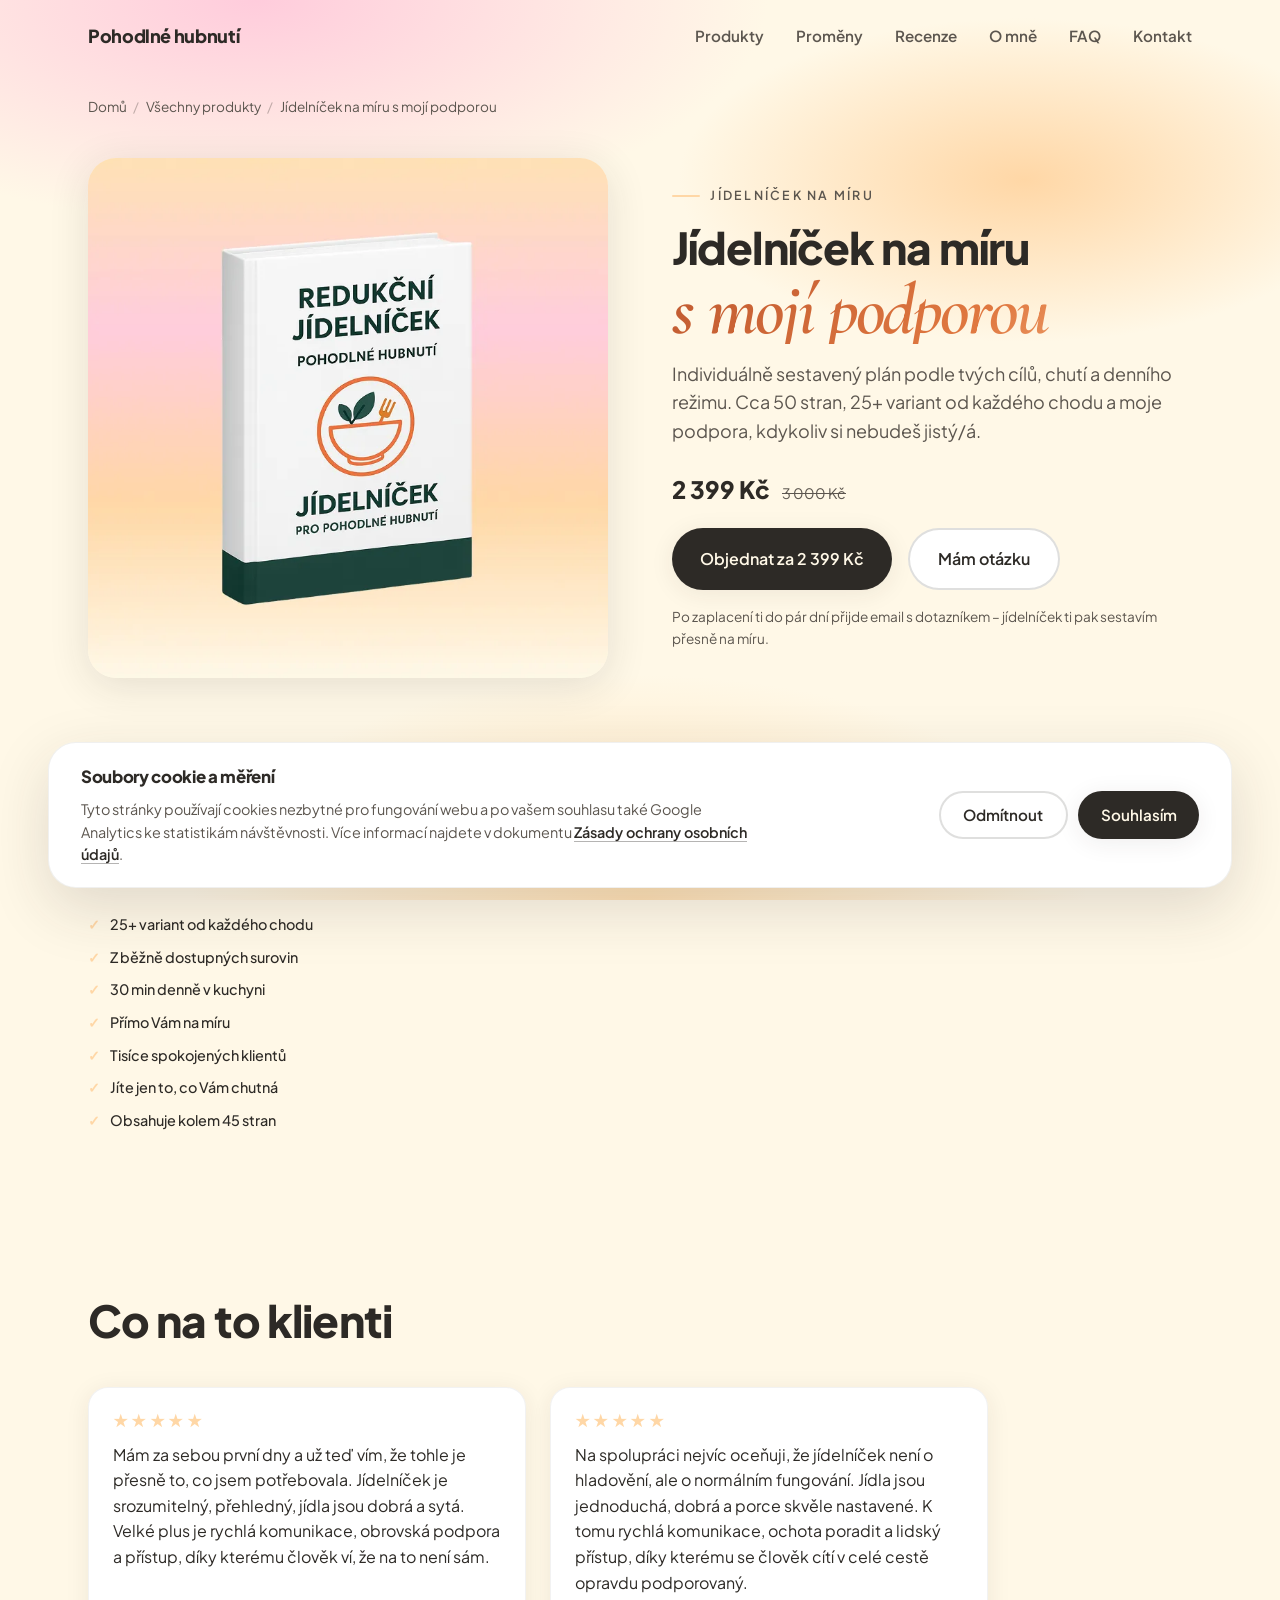
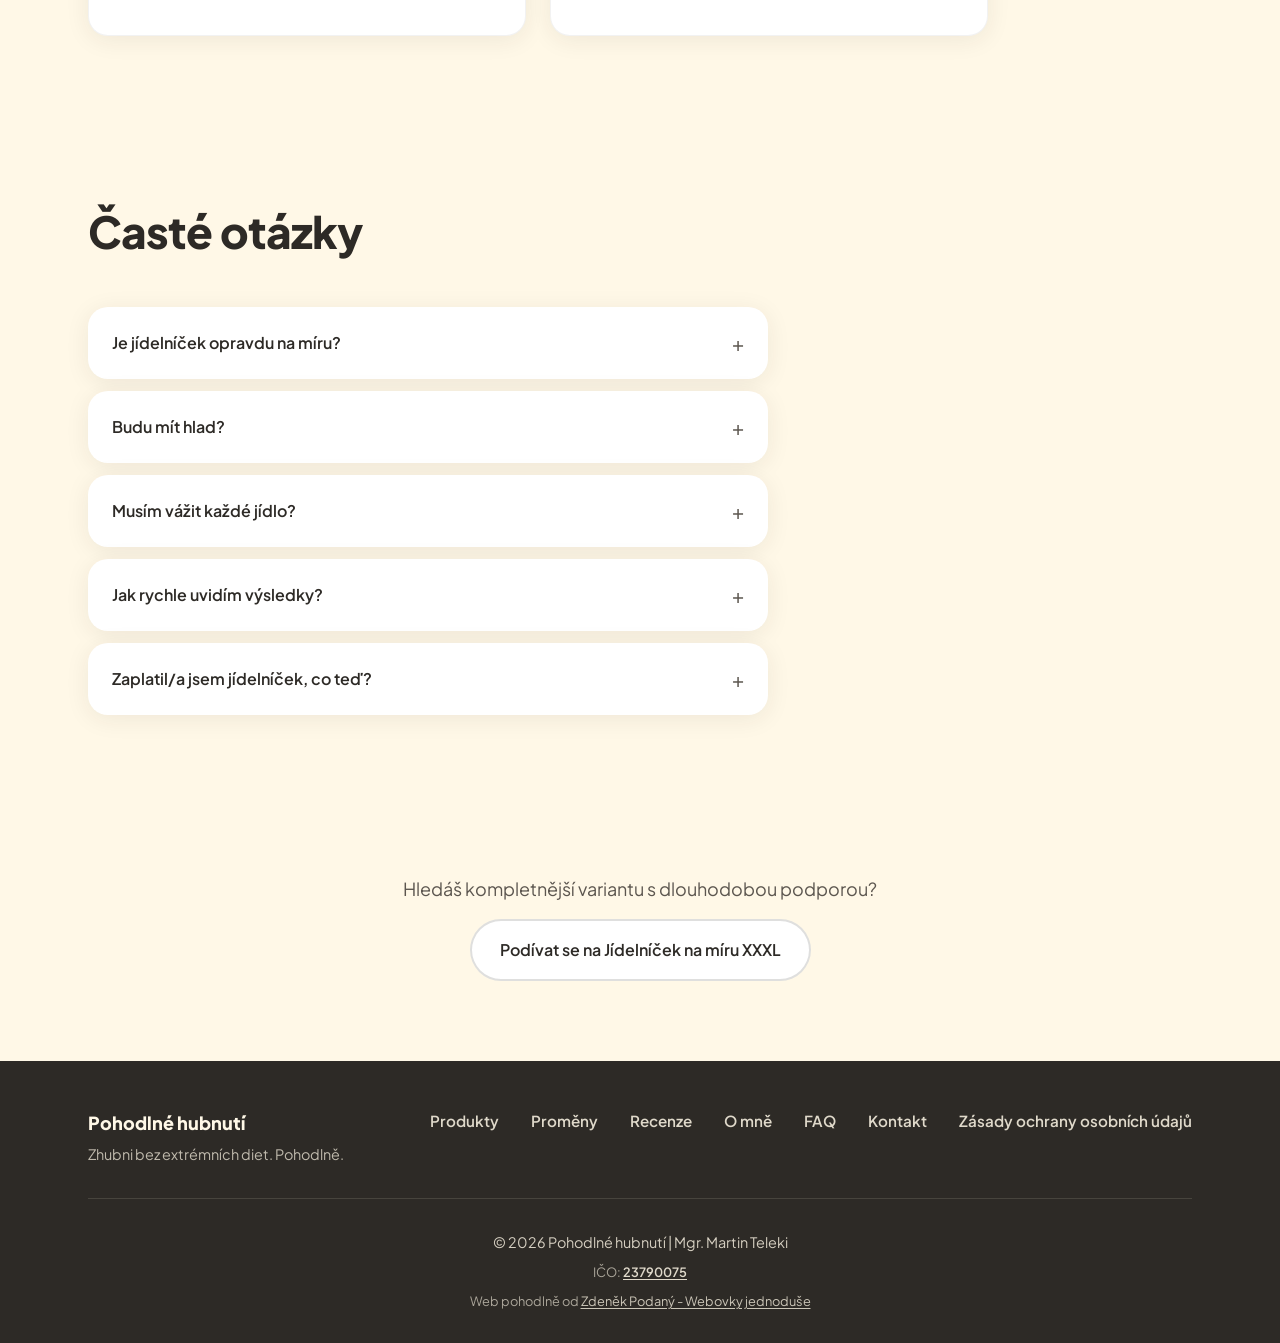
==== jidelnicek-na-miru-s-podporou.html @ c2c53f7c "add separate pages for two products" ====
<!DOCTYPE html>
<html lang="cs">
<head>
  <meta charset="UTF-8">
  <meta name="viewport" content="width=device-width, initial-scale=1.0">

  <!-- Google Consent Mode: výchozí zamítnuto; po „Souhlasím“ nebo uloženém souhlasu → granted (viz script.js) -->
  <script>
    window.dataLayer = window.dataLayer || [];
    function gtag(){dataLayer.push(arguments);}
    gtag('consent', 'default', {
      'ad_storage': 'denied',
      'ad_user_data': 'denied',
      'ad_personalization': 'denied',
      'analytics_storage': 'denied',
      'wait_for_update': 500
    });
    try {
      if (localStorage.getItem('ph_cookie_consent') === 'accepted') {
        gtag('consent', 'update', { 'analytics_storage': 'granted' });
      }
    } catch (e) {}
  </script>
  <!-- Google tag (gtag.js) -->
  <script async src="https://www.googletagmanager.com/gtag/js?id=G-ERQJ6RY77D"></script>
  <script>
    window.dataLayer = window.dataLayer || [];
    function gtag(){dataLayer.push(arguments);}
    gtag('js', new Date());
    gtag('config', 'G-ERQJ6RY77D');
  </script>

  <title>Jídelníček na míru s mojí podporou | Pohodlné hubnutí – Mgr. Martin Teleki</title>
  <meta name="description" content="Jídelníček na míru s mojí podporou – cca 50 stran, individuální plán podle tvých cílů a chutí. Bez diet, bez hladovění. Cena 2 399 Kč místo 3 000 Kč.">
  <meta name="keywords" content="jídelníček na míru, jídelníček na míru s podporou, individuální jídelníček, Martin Teleki, hubnutí bez diety">
  <meta name="author" content="Mgr. Martin Teleki">
  <meta name="robots" content="index, follow">
  <link rel="canonical" href="https://www.pohodlnehubnuti.cz/jidelnicek-na-miru-s-podporou.html">

  <!-- Favicon & ikony (PWA / Android / iOS) -->
  <link rel="icon" href="favicon.ico" sizes="any">
  <link rel="icon" type="image/png" sizes="32x32" href="favicon-32x32.png">
  <link rel="icon" type="image/png" sizes="16x16" href="favicon-16x16.png">
  <link rel="apple-touch-icon" href="apple-touch-icon.png">
  <link rel="manifest" href="site.webmanifest">
  <meta name="theme-color" content="#FFF8E7">

  <!-- Open Graph / Facebook -->
  <meta property="og:type" content="product">
  <meta property="og:url" content="https://www.pohodlnehubnuti.cz/jidelnicek-na-miru-s-podporou.html">
  <meta property="og:title" content="Jídelníček na míru s mojí podporou | Pohodlné hubnutí">
  <meta property="og:description" content="Cca 50 stran, individuální plán podle tvých cílů a chutí. Bez diet, bez hladovění. Cena 2 399 Kč místo 3 000 Kč.">
  <meta property="og:image" content="https://www.pohodlnehubnuti.cz/img/products/jidelnicek.webp">
  <meta property="og:locale" content="cs_CZ">
  <meta property="og:site_name" content="Pohodlné hubnutí">

  <!-- Twitter Card -->
  <meta name="twitter:card" content="summary_large_image">
  <meta name="twitter:url" content="https://www.pohodlnehubnuti.cz/jidelnicek-na-miru-s-podporou.html">
  <meta name="twitter:title" content="Jídelníček na míru s mojí podporou | Pohodlné hubnutí">
  <meta name="twitter:description" content="Cca 50 stran, individuální plán podle tvých cílů a chutí. Bez diet, bez hladovění. Cena 2 399 Kč místo 3 000 Kč.">
  <meta name="twitter:image" content="https://www.pohodlnehubnuti.cz/img/products/jidelnicek.webp">

  <link rel="preconnect" href="https://fonts.googleapis.com">
  <link rel="preconnect" href="https://fonts.gstatic.com" crossorigin>
  <link href="https://fonts.googleapis.com/css2?family=Cormorant+Garamond:ital,wght@0,400;0,600;1,400;1,600&family=Plus+Jakarta+Sans:ital,wght@0,400;0,500;0,600;0,700;0,800;1,500&display=swap" rel="stylesheet">
  <link rel="stylesheet" href="styles.css">

  <script type="application/ld+json">
  {
    "@context": "https://schema.org",
    "@graph": [
      {
        "@type": "BreadcrumbList",
        "itemListElement": [
          { "@type": "ListItem", "position": 1, "name": "Domů", "item": "https://www.pohodlnehubnuti.cz/" },
          { "@type": "ListItem", "position": 2, "name": "Všechny produkty", "item": "https://www.pohodlnehubnuti.cz/#vsechny-produkty" },
          { "@type": "ListItem", "position": 3, "name": "Jídelníček na míru s mojí podporou", "item": "https://www.pohodlnehubnuti.cz/jidelnicek-na-miru-s-podporou.html" }
        ]
      },
      {
        "@type": "Product",
        "@id": "https://www.pohodlnehubnuti.cz/#product-jidelnicek-podpora",
        "url": "https://www.pohodlnehubnuti.cz/jidelnicek-na-miru-s-podporou.html",
        "name": "Jídelníček na míru s mojí podporou",
        "description": "Individuálně sestavený jídelníček podle tvých cílů, chutí a denního režimu – cca 50 stran a moje podpora, kdykoliv si nebudeš jistý/á.",
        "image": "https://www.pohodlnehubnuti.cz/img/products/jidelnicek.webp",
        "brand": { "@type": "Person", "name": "Mgr. Martin Teleki", "url": "https://www.pohodlnehubnuti.cz/" },
        "offers": {
          "@type": "Offer",
          "url": "https://moje.flixy.cz/pohodlnehubnuti/p/j-deln-ek-na-m-ru-cca-50-stran-des-tky-variant-j-del-s-moj-podporou-kdykoliv-si-nebude-jist-p6a8u0rmx",
          "priceCurrency": "CZK",
          "price": "2399",
          "availability": "https://schema.org/InStock"
        },
        "aggregateRating": {
          "@type": "AggregateRating",
          "ratingValue": "5",
          "bestRating": "5",
          "reviewCount": "8"
        },
        "review": [
          {
            "@type": "Review",
            "reviewRating": { "@type": "Rating", "ratingValue": "5", "bestRating": "5" },
            "author": { "@type": "Person", "name": "Klientka Pohodlného hubnutí" },
            "reviewBody": "Mám za sebou první dny a už teď vím, že tohle je přesně to, co jsem potřebovala. Jídelníček je srozumitelný, přehledný, jídla jsou dobrá a sytá. Velké plus je rychlá komunikace, obrovská podpora a přístup, díky kterému člověk ví, že na to není sám."
          },
          {
            "@type": "Review",
            "reviewRating": { "@type": "Rating", "ratingValue": "5", "bestRating": "5" },
            "author": { "@type": "Person", "name": "Klientka Pohodlného hubnutí" },
            "reviewBody": "Na spolupráci nejvíc oceňuji, že jídelníček není o hladovění, ale o normálním fungování. Jídla jsou jednoduchá, dobrá a porce skvěle nastavené. K tomu rychlá komunikace, ochota poradit a lidský přístup, díky kterému se člověk cítí v celé cestě opravdu podporovaný."
          }
        ]
      },
      {
        "@type": "FAQPage",
        "mainEntity": [
          {
            "@type": "Question",
            "name": "Je jídelníček opravdu na míru?",
            "acceptedAnswer": {
              "@type": "Answer",
              "text": "Ano. Každý jídelníček sestavuji individuálně podle vašich údajů, cíle, pohybu, práce a životního stylu."
            }
          },
          {
            "@type": "Question",
            "name": "Budu mít hlad?",
            "acceptedAnswer": {
              "@type": "Answer",
              "text": "Pravděpodobně ne. Jídelníček je postavený na dostatečných porcích, bílkovinách a vyvážených makrech tak, aby byl dlouhodobě udržitelný. Pokud byste měl/a hlad, napište mi. Každý je individuální."
            }
          },
          {
            "@type": "Question",
            "name": "Musím vážit každé jídlo?",
            "acceptedAnswer": {
              "@type": "Answer",
              "text": "Je lepší si vše vážit, než to budeš mít v oku. Časem se můžeš naučit intuitivně jíst."
            }
          },
          {
            "@type": "Question",
            "name": "Jak rychle uvidím výsledky?",
            "acceptedAnswer": {
              "@type": "Answer",
              "text": "Je to individuální, ale většina lidí cítí rozdíl už během prvních týdnů – hlavně víc energie a klid v hlavě."
            }
          },
          {
            "@type": "Question",
            "name": "Zaplatil/a jsem jídelníček, co teď?",
            "acceptedAnswer": {
              "@type": "Answer",
              "text": "Napíšu ti email z adresy pohodlnehubnuti@seznam.cz. Požádám tě o informace, které budu od tebe potřebovat. Zkontroluj si spam nebo hromadné zprávy. Email odesílám co nejdříve, jak mi přijde platba na účet v pracovních dnech."
            }
          }
        ]
      }
    ]
  }
  </script>
</head>
<body>
  <div class="gradient-bg"></div>

  <header class="navbar scrolled" id="navbar">
    <div class="navbar-inner">
      <a href="index.html" class="navbar-logo">Pohodlné hubnutí</a>
      <button type="button" class="navbar-toggle" aria-label="Otevřít menu" aria-expanded="false" aria-controls="navbar-menu">
        <span class="hamburger-line"></span>
        <span class="hamburger-line"></span>
        <span class="hamburger-line"></span>
      </button>
      <nav class="navbar-nav" id="navbar-menu" aria-label="Hlavní navigace">
        <a href="index.html#produkty" class="navbar-link">Produkty</a>
        <a href="index.html#promeny" class="navbar-link">Proměny</a>
        <a href="index.html#recenze" class="navbar-link">Recenze</a>
        <a href="index.html#o-mne" class="navbar-link">O mně</a>
        <a href="index.html#faq" class="navbar-link">FAQ</a>
        <a href="index.html#kontakt-formular" class="navbar-link">Kontakt</a>
      </nav>
    </div>
  </header>

  <main>
    <p class="breadcrumb">
      <a href="index.html">Domů</a><span class="breadcrumb-sep">/</span><a href="index.html#vsechny-produkty">Všechny produkty</a><span class="breadcrumb-sep">/</span>Jídelníček na míru s mojí podporou
    </p>

    <section class="product-hero">
      <div class="container">
        <div class="product-hero-grid">
          <div class="product-hero-media">
            <img src="img/products/jidelnicek.webp" alt="Jídelníček na míru s mojí podporou" width="750" height="750">
          </div>
          <div class="product-hero-info">
            <p class="product-hero-label">Jídelníček na míru</p>
            <h1 class="product-hero-title">Jídelníček na míru <span class="hero-accent">s mojí podporou</span></h1>
            <p class="product-hero-desc">
              Individuálně sestavený plán podle tvých cílů, chutí a denního režimu. Cca 50 stran, 25+ variant od každého chodu a moje podpora, kdykoliv si nebudeš jistý/á.
            </p>
            <div class="catalog-price">
              <span class="price-current">2 399 Kč</span>
              <span class="price-original">3 000 Kč</span>
            </div>
            <div class="product-hero-ctas">
              <a href="https://moje.flixy.cz/pohodlnehubnuti/p/j-deln-ek-na-m-ru-cca-50-stran-des-tky-variant-j-del-s-moj-podporou-kdykoliv-si-nebude-jist-p6a8u0rmx" target="_blank" rel="noopener" class="btn btn-primary">Objednat za 2 399 Kč</a>
              <a href="index.html#kontakt-formular" class="btn btn-secondary">Mám otázku</a>
            </div>
            <p class="product-hero-note">Po zaplacení ti do pár dní přijde email s dotazníkem – jídelníček ti pak sestavím přesně na míru.</p>
          </div>
        </div>
      </div>
    </section>

    <section class="product-page-section">
      <div class="container">
        <h2 class="section-title">Co jídelníček obsahuje</h2>
        <ul class="product-features">
          <li>25+ variant od každého chodu</li>
          <li>Z běžně dostupných surovin</li>
          <li>30 min denně v kuchyni</li>
          <li>Přímo Vám na míru</li>
          <li>Tisíce spokojených klientů</li>
          <li>Jíte jen to, co Vám chutná</li>
          <li>Obsahuje kolem 45 stran</li>
        </ul>
      </div>
    </section>

    <section class="product-page-section">
      <div class="container">
        <h2 class="section-title">Co na to klienti</h2>
        <div class="product-testimonials">
          <blockquote class="reference-card">
            <div class="reference-stars" aria-hidden="true"><span class="star">★</span><span class="star">★</span><span class="star">★</span><span class="star">★</span><span class="star">★</span></div>
            <p class="reference-text">Mám za sebou první dny a už teď vím, že tohle je přesně to, co jsem potřebovala. Jídelníček je srozumitelný, přehledný, jídla jsou dobrá a sytá. Velké plus je rychlá komunikace, obrovská podpora a přístup, díky kterému člověk ví, že na to není sám.</p>
          </blockquote>
          <blockquote class="reference-card">
            <div class="reference-stars" aria-hidden="true"><span class="star">★</span><span class="star">★</span><span class="star">★</span><span class="star">★</span><span class="star">★</span></div>
            <p class="reference-text">Na spolupráci nejvíc oceňuji, že jídelníček není o hladovění, ale o normálním fungování. Jídla jsou jednoduchá, dobrá a porce skvěle nastavené. K tomu rychlá komunikace, ochota poradit a lidský přístup, díky kterému se člověk cítí v celé cestě opravdu podporovaný.</p>
          </blockquote>
        </div>
      </div>
    </section>

    <section class="faq">
      <div class="container">
        <h2 class="section-title">Časté otázky</h2>
        <div class="faq-list">
          <details class="faq-item">
            <summary class="faq-question">Je jídelníček opravdu na míru?</summary>
            <div class="faq-answer">
              <p>Ano. Každý jídelníček sestavuji individuálně podle vašich údajů, cíle, pohybu, práce a životního stylu.</p>
            </div>
          </details>
          <details class="faq-item">
            <summary class="faq-question">Budu mít hlad?</summary>
            <div class="faq-answer">
              <p>Pravděpodobně ne. Jídelníček je postavený na dostatečných porcích, bílkovinách a vyvážených makrech tak, aby byl dlouhodobě udržitelný. Pokud byste měl/a hlad, napište mi. Každý je individuální.</p>
            </div>
          </details>
          <details class="faq-item">
            <summary class="faq-question">Musím vážit každé jídlo?</summary>
            <div class="faq-answer">
              <p>Je lepší si vše vážit, než to budeš mít v oku. Časem se můžeš naučit intuitivně jíst.</p>
            </div>
          </details>
          <details class="faq-item">
            <summary class="faq-question">Jak rychle uvidím výsledky?</summary>
            <div class="faq-answer">
              <p>Je to individuální, ale většina lidí cítí rozdíl už během prvních týdnů – hlavně víc energie a klid v hlavě.</p>
            </div>
          </details>
          <details class="faq-item">
            <summary class="faq-question">Zaplatil/a jsem jídelníček, co teď?</summary>
            <div class="faq-answer">
              <p>Napíšu ti email z adresy <a href="mailto:pohodlnehubnuti@seznam.cz">pohodlnehubnuti@seznam.cz</a>. Požádám tě o informace, které budu od tebe potřebovat. Zkontroluj si spam nebo hromadné zprávy. Email odesílám co nejdříve, jak mi přijde platba na účet v pracovních dnech.</p>
            </div>
          </details>
        </div>
      </div>
    </section>

    <section class="product-alt-link">
      <div class="container">
        <p>Hledáš kompletnější variantu s dlouhodobou podporou?</p>
        <a href="jidelnicek-na-miru-xxxl.html" class="btn btn-secondary">Podívat se na Jídelníček na míru XXXL</a>
      </div>
    </section>
  </main>

  <footer class="footer">
    <div class="footer-inner">
      <div class="footer-main">
        <div class="footer-brand">
          <p class="footer-logo">Pohodlné hubnutí</p>
          <p class="footer-tagline">Zhubni bez extrémních diet. Pohodlně.</p>
        </div>
        <nav class="footer-nav" aria-label="Patičková navigace">
          <a href="index.html#produkty">Produkty</a>
          <a href="index.html#promeny">Proměny</a>
          <a href="index.html#recenze">Recenze</a>
          <a href="index.html#o-mne">O mně</a>
          <a href="index.html#faq">FAQ</a>
          <a href="index.html#kontakt-formular">Kontakt</a>
          <a href="zasady-ochrany-osobnich-udaju.html">Zásady ochrany osobních údajů</a>
        </nav>
      </div>
      <div class="footer-bottom">
        <p class="footer-copyright">© 2026 Pohodlné hubnutí | Mgr. Martin Teleki</p>
        <p class="footer-info">IČO: <a href="https://ares.gov.cz/ekonomicke-subjekty/res/23790075" target="_blank" rel="noopener noreferrer">23790075</a></p>
        <p class="footer-credit">
          Web pohodlně od <a href="https://zdenekpodany.cz" target="_blank" rel="noopener">Zdeněk Podaný - Webovky jednoduše</a>
        </p>
      </div>
    </div>
  </footer>

  <a href="#" class="back-to-top" aria-label="Zpět nahoru" id="back-to-top">
    <svg width="24" height="24" viewBox="0 0 24 24" fill="none" stroke="currentColor" stroke-width="2" stroke-linecap="round" stroke-linejoin="round" aria-hidden="true">
      <path d="M18 15l-6-6-6 6"/>
    </svg>
  </a>

  <div id="cookie-banner" class="cookie-banner" role="dialog" aria-modal="false" aria-labelledby="cookie-banner-title" aria-hidden="true">
    <div class="cookie-banner-inner">
      <div class="cookie-banner-text">
        <h2 id="cookie-banner-title" class="cookie-banner-title">Soubory cookie a měření</h2>
        <p class="cookie-banner-desc">
          Tyto stránky používají cookies nezbytné pro fungování webu a po vašem souhlasu také Google Analytics ke statistikám návštěvnosti.
          Více informací najdete v dokumentu
          <a href="zasady-ochrany-osobnich-udaju.html">Zásady ochrany osobních údajů</a>.
        </p>
      </div>
      <div class="cookie-banner-actions">
        <button type="button" class="btn btn-secondary cookie-banner-btn" id="cookie-reject">Odmítnout</button>
        <button type="button" class="btn btn-primary cookie-banner-btn" id="cookie-accept">Souhlasím</button>
      </div>
    </div>
  </div>

  <script src="script.js"></script>
</body>
</html>
---- styles.css ----
/* ============================================
   Pohodlné hubnutí - Modern Website
   Brand colors: #FFF8E7, #FFE1B5, #FFCCDC, #FFD7A6
   ============================================ */

:root {
  --color-cream: #FFF8E7;
  --color-peach: #FFE1B5;
  --color-pink: #FFCCDC;
  --color-apricot: #FFD7A6;
  --color-dark: #2d2a26;
  --color-dark-muted: #5c564f;
  --color-white: #ffffff;
  --shadow-soft: 0 4px 24px rgba(45, 42, 38, 0.08);
  --shadow-medium: 0 8px 40px rgba(45, 42, 38, 0.12);
  --shadow-float: 0 20px 60px rgba(45, 42, 38, 0.15);
  --radius-sm: 12px;
  --radius-md: 20px;
  --radius-lg: 28px;
  --radius-xl: 40px;
  --radius-full: 9999px;
  --transition-fast: 0.2s ease;
  --transition-smooth: 0.4s cubic-bezier(0.4, 0, 0.2, 1);
  --transition-bounce: 0.5s cubic-bezier(0.34, 1.56, 0.64, 1);
}

*,
*::before,
*::after {
  box-sizing: border-box;
  margin: 0;
  padding: 0;
}

html {
  scroll-behavior: smooth;
}

body {
  font-family: 'Plus Jakarta Sans', -apple-system, BlinkMacSystemFont, sans-serif;
  font-size: clamp(1rem, 0.95rem + 0.25vw, 1.125rem);
  line-height: 1.6;
  color: var(--color-dark);
  background: var(--color-cream);
  overflow-x: hidden;
}

/* Gradient background */
/* ========== Navbar ========== */
.navbar {
  position: fixed;
  top: 0;
  left: 0;
  right: 0;
  z-index: 100;
  padding: 1rem 0;
  transition: background var(--transition-smooth), box-shadow var(--transition-smooth), padding var(--transition-smooth);
}

.navbar.scrolled {
  background: rgba(255, 248, 231, 0.92);
  backdrop-filter: blur(12px);
  -webkit-backdrop-filter: blur(12px);
  box-shadow: 0 2px 20px rgba(45, 42, 38, 0.06);
}

.navbar-inner {
  max-width: 1200px;
  margin: 0 auto;
  padding: 0 clamp(1rem, 4vw, 3rem);
  display: flex;
  align-items: center;
  justify-content: space-between;
  flex-wrap: wrap;
  gap: 0.75rem;
}

.navbar-logo {
  font-size: 1.125rem;
  font-weight: 800;
  color: var(--color-dark);
  text-decoration: none;
  letter-spacing: -0.02em;
  flex-shrink: 0;
  transition: color var(--transition-fast);
}

.navbar-logo:hover {
  color: var(--color-dark-muted);
}

.navbar-toggle {
  display: flex;
  flex-direction: column;
  justify-content: center;
  align-items: center;
  width: 44px;
  height: 44px;
  background: transparent;
  border: none;
  cursor: pointer;
  z-index: 101;
  padding: 0;
}

.hamburger-line {
  display: block;
  width: 24px;
  height: 2px;
  background-color: var(--color-dark);
  margin: 2.5px 0;
  transition: transform 0.3s ease, opacity 0.3s ease;
  border-radius: 2px;
}

.navbar-toggle[aria-expanded="true"] .hamburger-line:nth-child(1) {
  transform: translateY(7px) rotate(45deg);
}

.navbar-toggle[aria-expanded="true"] .hamburger-line:nth-child(2) {
  opacity: 0;
}

.navbar-toggle[aria-expanded="true"] .hamburger-line:nth-child(3) {
  transform: translateY(-7px) rotate(-45deg);
}

.navbar-nav {
  display: flex;
  flex-direction: column;
  position: absolute;
  top: 100%;
  left: 0;
  right: 0;
  background: rgba(255, 248, 231, 0.98);
  backdrop-filter: blur(12px);
  -webkit-backdrop-filter: blur(12px);
  padding: 1.5rem;
  box-shadow: 0 10px 30px rgba(45, 42, 38, 0.1);
  border-bottom-left-radius: var(--radius-lg);
  border-bottom-right-radius: var(--radius-lg);
  gap: 0.5rem;
  
  opacity: 0;
  visibility: hidden;
  transform: translateY(-10px);
  transition: all var(--transition-smooth);
}

.navbar-nav.is-open {
  opacity: 1;
  visibility: visible;
  transform: translateY(0);
}

.navbar-link {
  font-size: 1.125rem;
  font-weight: 600;
  color: var(--color-dark-muted);
  text-decoration: none;
  padding: 0.75rem 0;
  text-align: center;
  width: 100%;
  border-bottom: 1px solid rgba(45, 42, 38, 0.05);
  transition: color var(--transition-fast);
}

.navbar-link:last-child {
  border-bottom: none;
}

.navbar-link:hover {
  color: var(--color-dark);
}

@media (min-width: 900px) {
  .navbar-inner {
    gap: 2rem;
    flex-wrap: nowrap;
  }

  .navbar-toggle {
    display: none;
  }

  .navbar-nav {
    position: static;
    flex-direction: row;
    background: transparent;
    padding: 0;
    box-shadow: none;
    opacity: 1;
    visibility: visible;
    transform: none;
    width: auto;
    gap: 2rem;
    backdrop-filter: none;
    -webkit-backdrop-filter: none;
  }

  .navbar-link {
    font-size: clamp(0.8rem, 2vw, 0.95rem);
    padding: 0.5rem 0;
    border-bottom: none;
    text-align: left;
    width: auto;
  }
}

.gradient-bg {
  position: fixed;
  inset: 0;
  background: 
    radial-gradient(ellipse 80% 50% at 20% 0%, var(--color-pink) 0%, transparent 50%),
    radial-gradient(ellipse 60% 40% at 80% 20%, var(--color-apricot) 0%, transparent 45%),
    radial-gradient(ellipse 70% 50% at 50% 100%, var(--color-peach) 0%, transparent 50%),
    linear-gradient(180deg, var(--color-cream) 0%, var(--color-cream) 100%);
  z-index: -1;
  pointer-events: none;
}

.container {
  width: 100%;
  max-width: 1200px;
  margin: 0 auto;
  padding: 0 clamp(1.5rem, 4vw, 3rem);
}

/* Scroll offset for fixed navbar */
section[id] {
  scroll-margin-top: 5rem;
}

/* ========== Hero ========== */
.hero {
  min-height: 100vh;
  padding: 6rem 0 4rem;
  display: flex;
  align-items: center;
  overflow: hidden;
}

.hero-content {
  max-width: 1200px;
  margin: 0 auto;
  padding: 0 clamp(1.5rem, 4vw, 3rem);
  display: grid;
  grid-template-columns: 1fr 1fr;
  gap: clamp(2.5rem, 5vw, 6rem);
  align-items: center;
}

/* --- Image side --- */
.hero-image {
  position: relative;
  opacity: 0;
  animation: fadeUp 0.9s ease 0.35s forwards;
}

.hero-image-blob {
  position: absolute;
  inset: -14% -10%;
  background: radial-gradient(ellipse at 55% 55%,
    rgba(255, 204, 220, 0.7) 0%,
    rgba(255, 215, 166, 0.45) 42%,
    transparent 66%);
  border-radius: 60% 40% 55% 45% / 48% 52% 48% 52%;
  z-index: 0;
  animation: blobDrift 12s ease-in-out infinite;
  pointer-events: none;
}

@keyframes blobDrift {
  0%, 100% { border-radius: 60% 40% 55% 45% / 48% 52% 48% 52%; transform: rotate(0deg); }
  33%       { border-radius: 48% 52% 44% 56% / 56% 44% 52% 48%; transform: rotate(2deg); }
  66%       { border-radius: 54% 46% 60% 40% / 44% 56% 44% 56%; transform: rotate(-1.5deg); }
}

.hero-image-frame {
  position: relative;
  z-index: 1;
  border-radius: var(--radius-xl);
  overflow: hidden;
  box-shadow: 0 24px 70px rgba(45, 42, 38, 0.18);
}

.hero-img {
  width: 100%;
  height: auto;
  display: block;
  aspect-ratio: 4/5;
  object-fit: cover;
}

/* Floating stat badges */
.hero-badge {
  position: absolute;
  z-index: 2;
  background: rgba(255, 255, 255, 0.94);
  backdrop-filter: blur(14px);
  -webkit-backdrop-filter: blur(14px);
  border-radius: var(--radius-md);
  padding: 0.8rem 1.15rem;
  box-shadow: 0 8px 32px rgba(45, 42, 38, 0.13);
  border: 1px solid rgba(255, 255, 255, 0.85);
  display: flex;
  flex-direction: column;
  align-items: center;
  text-align: center;
  opacity: 0;
}

.hero-badge--top {
  top: 7%;
  right: -7%;
  animation: badgeReveal 0.6s cubic-bezier(0.34, 1.56, 0.64, 1) 0.9s forwards,
             badgeFloat 5s ease-in-out 1.5s infinite;
}

.hero-badge--bottom {
  bottom: 10%;
  left: -8%;
  animation: badgeReveal 0.6s cubic-bezier(0.34, 1.56, 0.64, 1) 1.1s forwards,
             badgeFloat 5s ease-in-out 1.8s infinite;
}

@keyframes badgeReveal {
  from { opacity: 0; transform: scale(0.75) translateY(10px); }
  to   { opacity: 1; transform: scale(1) translateY(0); }
}

@keyframes badgeFloat {
  0%, 100% { transform: translateY(0); }
  50%       { transform: translateY(-7px); }
}

.hero-badge-stars {
  display: flex;
  gap: 0.1rem;
  margin-bottom: 0.25rem;
}

.hero-badge-stars .star {
  color: var(--color-apricot);
  font-size: 0.8rem;
}

.hero-badge-num {
  font-size: 1.3rem;
  font-weight: 800;
  color: var(--color-dark);
  line-height: 1.1;
  letter-spacing: -0.02em;
}

.hero-badge-label {
  font-size: 0.62rem;
  font-weight: 600;
  color: var(--color-dark-muted);
  text-transform: uppercase;
  letter-spacing: 0.07em;
  margin-top: 0.1rem;
}

/* --- Text side --- */
.hero-text {
  opacity: 0;
  animation: fadeUp 0.9s ease 0.1s forwards;
}

.hero-label {
  font-size: 0.78rem;
  font-weight: 600;
  color: var(--color-dark-muted);
  text-transform: uppercase;
  letter-spacing: 0.18em;
  margin-bottom: 1.35rem;
  display: flex;
  align-items: center;
  gap: 0.65rem;
}

.hero-label::before {
  content: '';
  display: inline-block;
  width: 1.75rem;
  height: 2px;
  background: var(--color-apricot);
  border-radius: 2px;
  flex-shrink: 0;
}

.hero-title {
  font-size: clamp(2rem, 3vw + 1rem, 3.2rem);
  font-weight: 800;
  line-height: 1.1;
  letter-spacing: -0.025em;
  margin-bottom: 1.5rem;
}

.hero-accent {
  font-family: 'Cormorant Garamond', Georgia, serif;
  font-style: italic;
  font-weight: 600;
  font-size: 1.65em;
  line-height: 0.9;
  display: block;
  background: linear-gradient(135deg, #c05a30 0%, #e07840 30%, var(--color-apricot) 60%, var(--color-pink) 100%);
  background-size: 200% 200%;
  -webkit-background-clip: text;
  -webkit-text-fill-color: transparent;
  background-clip: text;
  letter-spacing: -0.03em;
  margin-top: 0.08em;
  animation: hero-shimmer 8s ease-in-out infinite;
}

@keyframes hero-shimmer {
  0%, 100% { background-position: 0 50%; }
  50%       { background-position: 100% 50%; }
}

.hero-desc {
  font-size: 1.05rem;
  color: var(--color-dark-muted);
  max-width: 440px;
  margin-bottom: 2rem;
  line-height: 1.72;
}

.hero-ctas {
  display: flex;
  flex-wrap: wrap;
  gap: 0.85rem;
}

@keyframes fadeUp {
  from { opacity: 0; transform: translateY(24px); }
  to   { opacity: 1; transform: translateY(0); }
}

@media (max-width: 900px) {
  .hero-content {
    grid-template-columns: 1fr;
    gap: 3rem;
    text-align: left;
  }

  .hero-image {
    max-width: 380px;
    margin: 0 auto;
    order: 2;
  }

  .hero-text {
    order: 1;
  }

  .hero-desc {
    margin-left: 0;
    margin-right: 0;
  }

  .hero-badge--top {
    right: -2%;
  }

  .hero-badge--bottom {
    left: -2%;
  }

  .hero-desc {
    margin-bottom: 3.5rem;
  }

  .hero-ctas {
    flex-direction: column;
    width: 100%;
  }

  .hero-ctas .btn,
  .hero-ctas a {
    width: 100%;
  }
}

@media (max-width: 480px) {
  .hero-badge--top {
    right: 3%;
    top: 3%;
  }

  .hero-badge--bottom {
    left: 1%;
    bottom: 6%;
  }
}

/* ========== Buttons ========== */
.btn {
  display: inline-flex;
  align-items: center;
  justify-content: center;
  padding: 1rem 1.75rem;
  font-family: inherit;
  font-size: 1rem;
  font-weight: 600;
  text-decoration: none;
  border-radius: var(--radius-full);
  border: none;
  cursor: pointer;
  transition: transform var(--transition-smooth), box-shadow var(--transition-smooth), background var(--transition-smooth), border-color var(--transition-smooth);
}

.btn-primary {
  background: var(--color-dark);
  color: var(--color-cream);
  box-shadow: var(--shadow-soft);
}

.btn-primary:hover {
  transform: translateY(-2px);
  box-shadow: var(--shadow-medium);
}

.btn-secondary {
  background: var(--color-white);
  color: var(--color-dark);
  border: 2px solid rgba(45, 42, 38, 0.15);
}

.btn-secondary:hover {
  background: var(--color-cream);
  border-color: var(--color-dark);
  transform: translateY(-2px);
}

.btn-block {
  width: 100%;
}

/* ========== Products ========== */
.products {
  padding: 6rem 0;
}

.section-title {
  font-size: clamp(2rem, 3vw + 1rem, 2.75rem);
  font-weight: 800;
  letter-spacing: -0.02em;
  text-align: left;
  margin-bottom: 3rem;
}

.products-grid {
  display: grid;
  grid-template-columns: 1fr;
  gap: 1.5rem;
  align-items: stretch;
}

@media (min-width: 768px) {
  .products-grid {
    grid-template-columns: repeat(2, 1fr);
  }
}

@media (min-width: 960px) {
  .products-grid {
    grid-template-columns: repeat(3, 1fr);
    gap: 1.25rem;
  }
}

/* ===== Hlavní produkt (Jídelníček XXXL) – výrazný, doporučený ===== */
.product-entry {
  display: flex;
  flex-direction: column;
  background: linear-gradient(145deg, rgba(255, 248, 231, 0.9) 0%, rgba(255, 204, 220, 0.25) 50%, rgba(255, 215, 166, 0.2) 100%);
  padding: 1.25rem 1.35rem;
  border-radius: var(--radius-lg);
  position: relative;
  overflow: hidden;
  border: 2px solid rgba(255, 204, 220, 0.5);
  box-shadow: 0 8px 40px rgba(45, 42, 38, 0.12),
              0 4px 24px rgba(255, 204, 220, 0.2),
              inset 0 1px 0 rgba(255, 255, 255, 0.8);
}

.product-badge-wrap {
  display: flex;
  align-items: center;
  justify-content: center;
  gap: 0.75rem;
  margin-bottom: 1rem;
}

.product-badge-wrap::before,
.product-badge-wrap::after {
  content: '';
  flex: 1;
  height: 1px;
  background: linear-gradient(90deg, transparent, var(--color-dark-muted) 50%);
}

.product-badge-wrap::after {
  background: linear-gradient(90deg, var(--color-dark-muted) 50%, transparent);
}

.product-badge-best {
  display: inline-block;
  padding: 0.35rem 1rem;
  background: linear-gradient(135deg, var(--color-pink) 0%, var(--color-apricot) 100%);
  color: var(--color-dark);
  font-size: 0.75rem;
  font-weight: 700;
  text-transform: uppercase;
  letter-spacing: 0.06em;
  border-radius: var(--radius-full);
  white-space: nowrap;
}

.product-basic {
  display: flex;
  flex-direction: column;
  background: linear-gradient(180deg, rgba(255, 255, 255, 0.95) 0%, rgba(255, 250, 240, 0.5) 100%);
  padding: 1.25rem 1.35rem;
  border-radius: var(--radius-lg);
  position: relative;
  overflow: hidden;
  border: 1px solid rgba(45, 42, 38, 0.08);
  box-shadow: 0 2px 12px rgba(45, 42, 38, 0.03);
}


.product-basic .product-price {
  margin-top: auto;
}

.product-price {
  font-size: 1.1rem;
  font-weight: 700;
  color: var(--color-dark);
  margin-bottom: 0.25rem;
}

.product-price-note {
  font-size: 0.85rem;
  font-weight: 600;
  color: var(--color-dark-muted);
  margin-bottom: 1rem;
}

.product-entry-desc {
  color: var(--color-dark-muted);
  margin-bottom: 1rem;
  line-height: 1.55;
  font-size: 0.95rem;
}

/* ===== Individuální coaching ===== */
.product-premium {
  display: flex;
  flex-direction: column;
  background: linear-gradient(180deg, rgba(255, 255, 255, 0.95) 0%, rgba(255, 250, 240, 0.5) 100%);
  padding: 1.25rem 1.35rem;
  border-radius: var(--radius-lg);
  position: relative;
  overflow: hidden;
  border: 1px solid rgba(45, 42, 38, 0.08);
  box-shadow: 0 2px 12px rgba(45, 42, 38, 0.03);
}

.product-entry .product-price,
.product-premium .product-price {
  margin-top: auto;
}

.product-premium-label {
  display: block;
  font-size: 0.75rem;
  font-weight: 600;
  color: var(--color-dark-muted);
  margin-bottom: 0.75rem;
  letter-spacing: 0.02em;
}

.product-entry .product-features li::before {
  color: var(--color-pink);
}

.btn-premium {
  background: linear-gradient(135deg, var(--color-dark) 0%, #3d3834 100%);
  color: var(--color-cream);
  box-shadow: 0 4px 20px rgba(45, 42, 38, 0.25);
}

.btn-premium:hover {
  transform: translateY(-3px);
  box-shadow: 0 8px 30px rgba(45, 42, 38, 0.3);
}

/* Společné styly pro product-card (služby) */
.product-card {
  position: relative;
}

.product-card h3 {
  font-size: 1.25rem;
  font-weight: 700;
  margin-bottom: 0.75rem;
}

.product-card p:not(.product-entry-desc) {
  color: var(--color-dark-muted);
  margin-bottom: 1rem;
  line-height: 1.55;
  font-size: 0.95rem;
}

@media (min-width: 960px) {
  .product-entry,
  .product-premium,
  .product-basic {
    padding: 1rem 1.15rem;
  }

  .product-card h3 {
    font-size: 1.1rem;
    margin-bottom: 0.5rem;
  }

  .product-card p:not(.product-entry-desc),
  .product-entry-desc {
    font-size: 0.85rem;
    margin-bottom: 0.75rem;
  }

  .product-features li {
    font-size: 0.8rem;
    padding: 0.2rem 0;
    padding-left: 1.15rem;
  }

  .product-features {
    margin-bottom: 0.75rem;
  }

  .product-price {
    font-size: 1rem;
    margin-bottom: 0.25rem;
  }

  .product-price-note {
    font-size: 0.75rem;
    margin-bottom: 0.75rem;
  }

  .product-badge-best {
    font-size: 0.65rem;
    padding: 0.3rem 0.75rem;
  }

  .product-badge-wrap {
    margin-bottom: 0.75rem;
  }

  .product-premium-label {
    font-size: 0.65rem;
    margin-bottom: 0.5rem;
  }

  .product-card .btn {
    padding: 0.6rem 1rem;
    font-size: 0.85rem;
  }
}

.product-card .btn {
  padding: 0.75rem 1.35rem;
  font-size: 0.9rem;
}

.product-card .btn:hover {
  transform: none;
  box-shadow: var(--shadow-soft);
}

.product-card .btn-secondary:hover {
  background: var(--color-white);
  border-color: rgba(45, 42, 38, 0.15);
}

.catalog-item .btn:hover {
  transform: none;
  box-shadow: var(--shadow-soft);
}

.product-card p {
  color: var(--color-dark-muted);
  margin-bottom: 1rem;
  line-height: 1.55;
}

.product-features {
  list-style: none;
  margin-bottom: 1.25rem;
}

.product-features li {
  padding: 0.3rem 0;
  padding-left: 1.35rem;
  position: relative;
  font-weight: 500;
  font-size: 0.9rem;
}

.product-features li::before {
  content: '✓';
  position: absolute;
  left: 0;
  color: var(--color-apricot);
  font-weight: 700;
}

@media (max-width: 767px) {
  .products-grid {
    grid-template-columns: 1fr;
  }

  .product-entry,
  .product-premium,
  .product-basic {
    padding: 1.25rem 1.35rem;
  }
}

/* ========== Product catalog ========== */
.product-catalog {
  margin-top: 5rem;
  padding-top: 4rem;
  border-top: 1px solid rgba(45, 42, 38, 0.08);
}

.product-catalog .section-title {
  margin-bottom: 1.5rem;
}

.catalog-filter {
  display: flex;
  flex-wrap: wrap;
  justify-content: flex-start;
  gap: 0.25rem;
  width: fit-content;
  padding: 0.5rem;
  background: rgba(255, 255, 255, 0.6);
  border-radius: var(--radius-full);
  margin: 0 0 2rem;
  box-shadow: var(--shadow-soft);
}

@media (max-width: 600px) {
  .catalog-filter {
    width: 100%;
    flex-wrap: nowrap;
    padding: 0.4rem;
    gap: 0.2rem;
  }

  .filter-btn {
    padding: 0.45rem 0.35rem;
    font-size: 0.7rem;
    flex: 1;
    min-width: 0;
    text-align: center;
  }
}

.filter-btn {
  padding: 0.6rem 1.25rem;
  font-family: inherit;
  font-size: 0.9rem;
  font-weight: 600;
  color: var(--color-dark-muted);
  background: transparent;
  border: none;
  border-radius: var(--radius-full);
  cursor: pointer;
  transition: color var(--transition-fast), background var(--transition-fast);
}

.filter-btn:hover {
  color: var(--color-dark);
}

.filter-btn.active {
  color: var(--color-dark);
  background: var(--color-white);
  box-shadow: var(--shadow-soft);
}

.catalog-item.filter-hidden {
  display: none;
}

.catalog-list {
  display: flex;
  flex-direction: column;
  gap: 1.5rem;
}

.catalog-item {
  display: flex;
  flex-direction: column;
  background: linear-gradient(180deg, rgba(255, 255, 255, 0.95) 0%, rgba(255, 248, 231, 0.4) 100%);
  border-radius: var(--radius-lg);
  box-shadow: 0 2px 20px rgba(45, 42, 38, 0.06);
  overflow: hidden;
  border: 1px solid rgba(255, 225, 181, 0.4);
  transition: box-shadow var(--transition-smooth), transform var(--transition-smooth);
}

.catalog-item:hover {
  box-shadow: 0 6px 32px rgba(45, 42, 38, 0.1);
}

.catalog-item-thumb {
  position: relative;
  aspect-ratio: 1;
  width: 100%;
  display: flex;
  align-items: center;
  justify-content: center;
  background: rgba(255, 248, 231, 0.6);
  overflow: hidden;
}

.catalog-item-thumb img {
  width: 100%;
  height: 100%;
  object-fit: contain;
  display: block;
}

.catalog-item-content {
  flex: 1;
  padding: 1.5rem 1.5rem;
  min-width: 0;
  display: flex;
  flex-direction: column;
}

.catalog-item h3 {
  font-size: 1.25rem;
  font-weight: 700;
  margin-bottom: 0.35rem;
  line-height: 1.3;
}

.catalog-item h3 a,
.catalog-item-thumb a {
  color: inherit;
  text-decoration: none;
}

.catalog-item h3 a:hover {
  color: var(--color-dark-muted);
}

.catalog-meta {
  font-size: 0.9rem;
  color: var(--color-dark-muted);
  margin-bottom: 0.75rem;
}

.catalog-desc {
  color: var(--color-dark-muted);
  font-size: 0.95rem;
  line-height: 1.6;
  margin-bottom: 1.25rem;
}

.catalog-price {
  display: flex;
  align-items: baseline;
  gap: 0.75rem;
  margin-bottom: 1.25rem;
}

.catalog-item-content .btn {
  margin-top: auto;
}

.price-current {
  font-size: 1.5rem;
  font-weight: 800;
  color: var(--color-dark);
}

.price-original {
  font-size: 0.9rem;
  color: var(--color-dark-muted);
  text-decoration: line-through;
}

.catalog-item-free .catalog-item-content {
  background: linear-gradient(135deg, rgba(255, 225, 181, 0.25), rgba(255, 204, 220, 0.15));
}

.catalog-badge-free {
  display: inline-block;
  padding: 0.25rem 0.65rem;
  background: linear-gradient(135deg, var(--color-apricot), var(--color-peach));
  color: var(--color-dark);
  font-size: 0.7rem;
  font-weight: 700;
  text-transform: uppercase;
  letter-spacing: 0.08em;
  border-radius: var(--radius-full);
  margin-bottom: 0.5rem;
}

.catalog-badge-basic {
  display: inline-block;
  padding: 0.25rem 0.65rem;
  background: rgba(45, 42, 38, 0.08);
  color: var(--color-dark-muted);
  font-size: 0.7rem;
  font-weight: 600;
  text-transform: uppercase;
  letter-spacing: 0.06em;
  border-radius: var(--radius-full);
  margin-bottom: 0.5rem;
}

.catalog-item-free .catalog-desc {
  margin-bottom: 1rem;
}


@media (min-width: 768px) {
  .catalog-list {
    display: grid;
    grid-template-columns: repeat(2, 1fr);
  }
}

@media (min-width: 960px) {
  .catalog-list {
    grid-template-columns: repeat(3, 1fr);
    gap: 1.25rem;
  }
}

/* ========== About ========== */
.about {
  padding: 6rem 0;
}

.about-grid {
  display: grid;
  grid-template-columns: 1fr auto;
  gap: 3rem;
  align-items: start;
  max-width: 900px;
}

.about-image {
  flex-shrink: 0;
}

.about-img {
  width: 340px;
  height: auto;
  display: block;
  border-radius: var(--radius-lg);
  object-fit: cover;
}

.about .section-title {
  text-align: left;
  margin-bottom: 1.5rem;
}

.about-text {
  color: var(--color-dark-muted);
  margin-bottom: 1rem;
}

@media (max-width: 768px) {
  .about-grid {
    grid-template-columns: 1fr;
    gap: 2rem;
    justify-items: center;
  }

  .about-image {
    order: -1;
  }

  .about-img {
    width: 100%;
    max-width: 320px;
  }

  .about .section-title {
    text-align: left;
  }
}

/* ========== Transformations ========== */
.transformations {
  padding: 6rem 0;
}

.transformations .section-title {
  margin-bottom: 0.5rem;
}

.promeny-subtitle {
  color: var(--color-dark-muted);
  font-size: 1rem;
  margin-bottom: 2rem;
}

.promeny-layout {
  display: grid;
  grid-template-columns: minmax(0, 1fr) minmax(0, 1fr);
  gap: clamp(2.5rem, 5vw, 4rem);
  align-items: center;
  max-width: 1000px;
  margin: 0;
}

.promeny-carousel {
  position: relative;
  padding: 0;
}

.promeny-track-wrap {
  overflow: hidden;
}

.promeny-track {
  display: flex;
  transition: transform var(--transition-smooth);
}

.promeny-slide {
  flex: 0 0 100%;
  min-width: 0;
  margin: 0;
}

.promeny-slide img {
  width: 100%;
  display: block;
  aspect-ratio: 1 / 1;
  object-fit: cover;
}

.promeny-nav {
  position: absolute;
  top: 50%;
  transform: translateY(-50%);
  width: 42px;
  height: 42px;
  display: flex;
  align-items: center;
  justify-content: center;
  background: var(--color-white);
  border: 1px solid rgba(45, 42, 38, 0.12);
  border-radius: var(--radius-full);
  box-shadow: var(--shadow-soft);
  cursor: pointer;
  color: var(--color-dark);
  transition: transform var(--transition-smooth), box-shadow var(--transition-smooth);
  z-index: 2;
}

.promeny-nav:hover {
  transform: translateY(-50%) scale(1.05);
  box-shadow: var(--shadow-medium);
}

.promeny-nav svg {
  width: 20px;
  height: 20px;
}

.promeny-prev {
  left: 1.45rem;
}

.promeny-next {
  right: 1.45rem;
}

.promeny-dots {
  display: flex;
  flex-wrap: wrap;
  justify-content: center;
  gap: 0.5rem;
  margin-top: 1.25rem;
}

.promeny-dot {
  width: 10px;
  height: 10px;
  border-radius: var(--radius-full);
  border: none;
  background: rgba(45, 42, 38, 0.2);
  cursor: pointer;
  transition: background var(--transition-fast), transform var(--transition-fast);
}

.promeny-dot:hover {
  background: rgba(45, 42, 38, 0.4);
}

.promeny-dot.is-active {
  background: var(--color-dark);
  transform: scale(1.2);
}

.promeny-content {
  padding: 0;
}

.promeny-lead {
  color: var(--color-dark);
  font-size: 1.05rem;
  line-height: 1.7;
  margin-bottom: 1.5rem;
}

.promeny-points {
  list-style: none;
  margin-bottom: 2rem;
}

.promeny-points li {
  position: relative;
  color: var(--color-dark-muted);
  padding-left: 1.2rem;
  margin-bottom: 0.75rem;
}

.promeny-points li::before {
  content: "•";
  position: absolute;
  left: 0;
  top: 0;
  color: var(--color-apricot);
  font-size: 1.25rem;
  line-height: 1;
}

@media (max-width: 768px) {
  .transformations {
    padding: 4rem 0;
  }

  .promeny-layout {
    grid-template-columns: 1fr;
    gap: 2.5rem;
    max-width: 100%;
  }

  .promeny-carousel {
    order: 1;
    max-width: 360px;
    margin: 0;
  }

  .promeny-content {
    order: 2;
    text-align: left;
  }

  .promeny-points {
    display: block;
  }

  .promeny-nav {
    width: 38px;
    height: 38px;
  }

  .promeny-prev {
    left: 0.5rem;
  }

  .promeny-next {
    right: 0.5rem;
  }
}

/* ========== Recenze (References) ========== */
.references {
  padding: 6rem 0;
}

.refs-slider {
  position: relative;
  margin: 0 -1rem;
  padding: 0 1rem;
}

.refs-track-wrap {
  overflow: hidden;
}

.refs-track {
  display: flex;
  gap: 1rem;
  transition: transform var(--transition-smooth);
}

.refs-slide {
  flex: 0 0 calc(85% - 0.5rem);
  min-width: 0;
  margin: 0;
}

.reference-stars {
  display: flex;
  gap: 0.15rem;
  margin-bottom: 0.75rem;
}

.reference-stars .star {
  color: var(--color-apricot);
  font-size: 1.1rem;
  line-height: 1;
}

.reference-card {
  padding: 1.5rem;
  background: var(--color-white);
  border-radius: var(--radius-md);
  box-shadow: var(--shadow-soft);
  border: 1px solid rgba(45, 42, 38, 0.06);
  height: 100%;
  box-sizing: border-box;
}

.reference-text {
  font-size: 1rem;
  line-height: 1.6;
  color: var(--color-dark);
  margin-bottom: 1rem;
}

.refs-nav {
  position: absolute;
  top: 50%;
  transform: translateY(-50%);
  width: 42px;
  height: 42px;
  display: flex;
  align-items: center;
  justify-content: center;
  background: var(--color-white);
  border: 1px solid rgba(45, 42, 38, 0.12);
  border-radius: var(--radius-full);
  box-shadow: var(--shadow-soft);
  cursor: pointer;
  color: var(--color-dark);
  transition: transform var(--transition-smooth), box-shadow var(--transition-smooth);
  z-index: 2;
}

.refs-nav:hover {
  transform: translateY(-50%) scale(1.05);
  box-shadow: var(--shadow-medium);
}

.refs-nav.is-hidden {
  visibility: hidden;
  pointer-events: none;
}

.refs-nav svg {
  width: 20px;
  height: 20px;
}

.refs-prev {
  left: 0;
}

.refs-next {
  right: 0;
}

.refs-dots {
  display: flex;
  flex-wrap: wrap;
  justify-content: center;
  gap: 0.4rem;
  margin-top: 1.25rem;
}

.refs-dot {
  width: 10px;
  height: 10px;
  border-radius: var(--radius-full);
  border: none;
  background: rgba(45, 42, 38, 0.2);
  cursor: pointer;
  transition: background var(--transition-fast), transform var(--transition-fast);
}

.refs-dot:hover {
  background: rgba(45, 42, 38, 0.4);
}

.refs-dot.is-active {
  background: var(--color-dark);
  transform: scale(1.2);
}

@media (min-width: 600px) {
  .refs-slider {
    margin: 0 -1.5rem;
    padding: 0 1.5rem;
  }

  .refs-slide {
    flex: 0 0 calc(50% - 0.5rem);
  }
}

@media (min-width: 900px) {
  .refs-slider {
    margin: 0 -2rem;
    padding: 0 2rem;
  }

  .refs-slide {
    flex: 0 0 calc(42% - 0.5rem);
  }

  .refs-prev {
    left: 0.5rem;
  }

  .refs-next {
    right: 0.5rem;
  }
}

/* ========== Social ========== */
.social {
  padding: 6rem 0;
}

.social-intro {
  text-align: left;
  color: var(--color-dark-muted);
  max-width: 500px;
  margin: -1rem 0 3rem;
}

.social-grid {
  display: flex;
  flex-direction: column;
  gap: 1.25rem;
  margin: 0;
}

.social-row {
  display: flex;
  flex-direction: row;
  flex-wrap: wrap;
  gap: 1rem;
}

.social-card {
  position: relative;
  display: flex;
  flex-direction: row;
  align-items: center;
  gap: 0.75rem;
  padding: 1rem 1.25rem;
  background: var(--color-white);
  border-radius: var(--radius-md);
  text-decoration: none;
  color: var(--color-dark);
  box-shadow: var(--shadow-soft);
  overflow: hidden;
  transition: transform 0.5s cubic-bezier(0.4, 0, 0.2, 1),
              box-shadow 0.5s cubic-bezier(0.4, 0, 0.2, 1);
}

.social-card::before {
  content: '';
  position: absolute;
  inset: 0;
  background: linear-gradient(135deg, rgba(255, 225, 181, 0.35), rgba(255, 204, 220, 0.25));
  opacity: 0;
  transition: opacity 0.5s cubic-bezier(0.4, 0, 0.2, 1);
  pointer-events: none;
  border-radius: inherit;
}

.social-card:hover {
  transform: translateY(-6px);
  box-shadow: var(--shadow-medium);
}

.social-card:hover::before {
  opacity: 1;
}

/* Hlavní dva kanály – výraznější styl */
.social-main,
.social-primary {
  padding: 1.25rem 1.5rem;
  background: linear-gradient(145deg, rgba(255, 248, 231, 0.9) 0%, rgba(255, 225, 181, 0.5) 50%, rgba(255, 204, 220, 0.3) 100%);
  border: 2px solid rgba(255, 204, 220, 0.6);
  box-shadow: 0 4px 24px rgba(45, 42, 38, 0.08),
              0 2px 12px rgba(255, 204, 220, 0.15);
}

.social-main .social-icon,
.social-primary .social-icon {
  width: 28px;
  height: 28px;
}

.social-main .social-name,
.social-primary .social-name {
  font-size: 1.1rem;
  font-weight: 800;
}

.social-main::before {
  background: linear-gradient(135deg, rgba(255, 225, 181, 0.5), rgba(255, 204, 220, 0.4));
}

.social-main:hover::before,
.social-primary:hover::before {
  opacity: 1;
}

.social-primary::before {
  background: linear-gradient(135deg, rgba(255, 225, 181, 0.5), rgba(255, 204, 220, 0.4));
}

.social-icon {
  color: var(--color-dark);
  display: flex;
  flex-shrink: 0;
  width: 24px;
  height: 24px;
}

.social-secondary .social-icon {
  width: 22px;
  height: 22px;
}

.social-icon svg {
  width: 100%;
  height: 100%;
}

.social-name {
  font-weight: 700;
  font-size: 1rem;
}

.social-label {
  font-size: 0.8rem;
  color: var(--color-dark-muted);
}

@media (max-width: 768px) {
  .social {
    padding: 4rem 0;
  }

  .social-intro {
    margin: -1rem 0 2rem;
  }

  .social-grid {
    gap: 1rem;
  }

  .social-row {
    flex-direction: column;
    gap: 0.75rem;
  }

  .social-card {
    width: 100%;
  }

  .social-main,
  .social-primary {
    padding: 1rem 1.25rem;
  }

  .social-main .social-icon,
  .social-primary .social-icon {
    width: 24px;
    height: 24px;
  }

  .social-main .social-name,
  .social-primary .social-name {
    font-size: 1rem;
  }

  .social-secondary .social-icon {
    width: 22px;
    height: 22px;
  }
}

/* ========== FAQ ========== */
.faq {
  padding: 6rem 0;
}

.faq .section-title {
  margin-bottom: 2.5rem;
}

.faq-list {
  max-width: 680px;
  margin: 0;
}

.faq-item {
  background: var(--color-white);
  border-radius: var(--radius-md);
  box-shadow: var(--shadow-soft);
  margin-bottom: 0.75rem;
  overflow: hidden;
}

.faq-item:last-child {
  margin-bottom: 0;
}

.faq-question {
  padding: 1.25rem 1.5rem;
  font-weight: 600;
  font-size: 1rem;
  color: var(--color-dark);
  cursor: pointer;
  list-style: none;
  display: flex;
  align-items: center;
  justify-content: space-between;
  gap: 1rem;
  transition: background var(--transition-fast);
}

.faq-question::-webkit-details-marker {
  display: none;
}

.faq-question::after {
  content: '+';
  flex-shrink: 0;
  font-size: 1.25rem;
  font-weight: 400;
  color: var(--color-dark-muted);
}

.faq-item[open] .faq-question::after {
  transform: rotate(45deg);
}

.faq-question:hover {
  background: rgba(255, 225, 181, 0.2);
}

.faq-answer {
  padding: 0 1.5rem 1.25rem;
}

.faq-answer p {
  margin: 0;
  padding-top: 1rem;
  border-top: 1px solid rgba(45, 42, 38, 0.08);
  color: var(--color-dark-muted);
  line-height: 1.6;
}

.faq-answer a {
  color: var(--color-dark);
  font-weight: 800;
  text-decoration: underline;
  text-underline-offset: 2px;
}

.faq-answer a:hover {
  color: var(--color-apricot);
}

/* ========== Contact form ========== */
.contact-form {
  padding: 6rem 0;
}

.contact-form .section-title {
  margin-bottom: 0.5rem;
}

.contact-form-intro {
  text-align: left;
  color: var(--color-dark-muted);
  margin-bottom: 2.5rem;
}

.contact-form-fields {
  max-width: 560px;
  margin: 0;
  background: var(--color-white);
  padding: 2.5rem;
  border-radius: var(--radius-lg);
  box-shadow: var(--shadow-soft);
}

.form-row {
  display: grid;
  grid-template-columns: 1fr 1fr;
  gap: 1.25rem;
}

.form-group {
  margin-bottom: 1.25rem;
}

.form-row .form-group-full {
  grid-column: 1 / -1;
}

.form-required {
  color: var(--color-dark-muted);
  font-weight: 700;
}

.form-group label {
  display: block;
  font-weight: 600;
  font-size: 0.9rem;
  color: var(--color-dark);
  margin-bottom: 0.5rem;
}

.form-group input,
.form-group select,
.form-group textarea {
  width: 100%;
  padding: 0.9rem 1.1rem;
  font-family: inherit;
  font-size: 1rem;
  color: var(--color-dark);
  background: var(--color-cream);
  border: 2px solid transparent;
  border-radius: var(--radius-sm);
  transition: border-color var(--transition-fast), background var(--transition-fast);
}

.form-group select {
  cursor: pointer;
  -webkit-appearance: none;
  -moz-appearance: none;
  appearance: none;
  background-image: url("data:image/svg+xml,%3Csvg xmlns='http://www.w3.org/2000/svg' width='12' height='12' viewBox='0 0 12 12' fill='none' stroke='%235c564f' stroke-width='2' stroke-linecap='round' stroke-linejoin='round'%3E%3Cpath d='M3 4.5l3 3 3-3'/%3E%3C/svg%3E");
  background-repeat: no-repeat;
  background-position: right 1rem center;
  padding-right: 2.5rem;
}

.form-group input::placeholder,
.form-group textarea::placeholder {
  color: var(--color-dark-muted);
  opacity: 0.7;
}

.form-group input:focus,
.form-group select:focus,
.form-group textarea:focus {
  outline: none;
  border-color: var(--color-apricot);
  background: var(--color-white);
}

.form-group textarea {
  resize: vertical;
  min-height: 120px;
}

.form-group-checkbox {
  margin-bottom: 1.5rem;
}

.form-checkbox-label {
  display: flex;
  align-items: flex-start;
  gap: 0.75rem;
  cursor: pointer;
  font-size: 0.95rem;
  font-weight: 600;
  color: var(--color-dark);
  line-height: 1.45;
}

.form-checkbox-label input[type="checkbox"] {
  width: 1.15rem;
  height: 1.15rem;
  margin-top: 0.2rem;
  flex-shrink: 0;
  accent-color: var(--color-dark);
  cursor: pointer;
}

.form-checkbox-text {
  flex: 1;
  min-width: 0;
}

.form-checkbox-hint {
  margin-top: 0.5rem;
  margin-left: calc(1.15rem + 0.75rem);
  font-size: 0.85rem;
  font-weight: 400;
  color: var(--color-dark-muted);
  line-height: 1.5;
}

.form-checkbox-hint a {
  color: var(--color-dark);
  font-weight: 600;
  text-decoration: underline;
  text-underline-offset: 2px;
}

.form-checkbox-hint a:hover {
  color: var(--color-dark-muted);
}

.form-submit {
  margin-top: 1.5rem;
  text-align: left;
}

.form-submit .btn {
  min-width: 200px;
}

.contact-form-email-alt {
  max-width: 560px;
  margin-top: 1.75rem;
  font-size: 1rem;
  color: var(--color-dark-muted);
  line-height: 1.5;
}

.contact-form-email-alt a {
  color: var(--color-dark);
  font-weight: 600;
  text-decoration: underline;
  text-decoration-color: var(--color-dark-muted);
  text-underline-offset: 3px;
}

.contact-form-email-alt a:hover {
  color: #1a1816;
  text-decoration-color: var(--color-dark);
}

@media (max-width: 600px) {
  .form-row {
    grid-template-columns: 1fr;
  }

  .contact-form-fields {
    padding: 1.5rem;
  }
}

/* ========== Footer ========== */
.footer {
  background: var(--color-dark);
  color: rgba(255, 248, 231, 0.9);
  padding: 3rem 0 2rem;
}

.footer-inner {
  max-width: 1200px;
  margin: 0 auto;
  padding: 0 clamp(1.5rem, 4vw, 3rem);
}

.footer-main {
  display: flex;
  flex-direction: column;
  gap: 2rem;
  padding-bottom: 2rem;
  margin-bottom: 2rem;
  border-bottom: 1px solid rgba(255, 248, 231, 0.12);
}

.footer-brand {
  display: flex;
  flex-direction: column;
  gap: 0.35rem;
}

.footer-logo {
  font-size: 1.125rem;
  font-weight: 800;
  color: var(--color-cream);
  margin: 0;
}

.footer-tagline {
  font-size: 0.9rem;
  color: rgba(255, 248, 231, 0.7);
  margin: 0;
}

.footer-nav {
  display: flex;
  flex-wrap: wrap;
  gap: 1.5rem 2rem;
}

.footer-nav a {
  font-size: 0.95rem;
  font-weight: 600;
  color: rgba(255, 248, 231, 0.85);
  text-decoration: none;
  transition: color var(--transition-fast);
}

.footer-nav a:hover {
  color: var(--color-cream);
}

.footer-bottom {
  display: flex;
  flex-direction: column;
  align-items: center;
  text-align: center;
  gap: 0.5rem;
}

.footer-copyright {
  font-size: 0.9rem;
  color: rgba(255, 248, 231, 0.8);
  margin: 0;
}

.footer-info {
  font-size: 0.8rem;
  color: rgba(255, 248, 231, 0.6);
  margin: 0;
}

.footer-info a {
  color: rgba(255, 248, 231, 0.85);
  font-weight: 600;
  text-decoration: underline;
  text-underline-offset: 2px;
}

.footer-info a:hover {
  color: var(--color-cream);
}

.footer-credit {
  font-size: 0.8rem;
  color: rgba(255, 248, 231, 0.6);
  margin: 0;
}

.footer-credit a {
  color: rgba(255, 248, 231, 0.75);
  text-decoration: underline;
  text-underline-offset: 2px;
}

.footer-credit a:hover {
  color: var(--color-cream);
}

@media (min-width: 900px) {
  .footer-main {
    flex-direction: row;
    justify-content: space-between;
    align-items: flex-start;
  }

  .footer-nav {
    gap: 2rem;
  }
}

/* ========== Scroll animations ========== */
.reveal {
  opacity: 0;
  transform: translateY(30px);
  transition: opacity 0.6s cubic-bezier(0.4, 0, 0.2, 1),
              transform 0.6s cubic-bezier(0.4, 0, 0.2, 1);
}

.reveal.visible {
  opacity: 1;
  transform: translateY(0);
}

/* ========== Cookie consent lišta ========== */
.cookie-banner {
  position: fixed;
  left: 0;
  right: 0;
  bottom: 0;
  z-index: 200;
  padding: 0.75rem clamp(1rem, 4vw, 3rem) calc(0.75rem + env(safe-area-inset-bottom, 0px));
  pointer-events: none;
  opacity: 0;
  transform: translateY(110%);
  transition: opacity var(--transition-smooth), transform var(--transition-smooth);
}

.cookie-banner.cookie-banner--visible {
  pointer-events: auto;
  opacity: 1;
  transform: translateY(0);
}

.cookie-banner-inner {
  max-width: 1200px;
  margin: 0 auto;
  display: flex;
  flex-wrap: wrap;
  align-items: flex-end;
  justify-content: space-between;
  gap: 1.25rem;
  padding: 1.35rem clamp(1.25rem, 3vw, 2rem);
  background: var(--color-white);
  border-radius: var(--radius-lg);
  box-shadow: var(--shadow-float);
  border: 1px solid rgba(45, 42, 38, 0.07);
}

.cookie-banner-title {
  font-size: 1.05rem;
  font-weight: 800;
  letter-spacing: -0.02em;
  color: var(--color-dark);
  margin: 0 0 0.45rem;
}

.cookie-banner-desc {
  font-size: 0.9rem;
  color: var(--color-dark-muted);
  line-height: 1.55;
  margin: 0;
  max-width: 42rem;
}

.cookie-banner-desc a {
  color: var(--color-dark);
  font-weight: 600;
  text-decoration: underline;
  text-decoration-color: rgba(45, 42, 38, 0.35);
  text-underline-offset: 3px;
}

.cookie-banner-desc a:hover {
  text-decoration-color: var(--color-dark);
}

.cookie-banner-actions {
  display: flex;
  flex-wrap: wrap;
  gap: 0.65rem;
  flex-shrink: 0;
}

.cookie-banner-btn {
  padding: 0.8rem 1.4rem;
  font-size: 0.95rem;
}

@media (min-width: 768px) {
  .cookie-banner-inner {
    align-items: center;
    flex-wrap: nowrap;
  }

  .cookie-banner-text {
    flex: 1;
    min-width: 0;
  }
}

body.cookie-banner-open .back-to-top.visible {
  bottom: 9.5rem;
}

@media (min-width: 768px) {
  body.cookie-banner-open .back-to-top.visible {
    bottom: 7rem;
  }
}

/* ========== Zásady / právní stránky ========== */
.legal-page .navbar {
  position: relative;
}

.legal-main {
  max-width: 720px;
  margin: 0 auto;
  padding: 2rem clamp(1.5rem, 4vw, 3rem) 5rem;
}

.legal-back {
  margin-bottom: 2rem;
}

.legal-back a {
  font-size: 0.95rem;
  font-weight: 600;
  color: var(--color-dark-muted);
  text-decoration: none;
  transition: color var(--transition-fast);
}

.legal-back a:hover {
  color: var(--color-dark);
}

.legal-main h1 {
  font-size: clamp(1.75rem, 2vw + 1rem, 2.25rem);
  font-weight: 800;
  letter-spacing: -0.02em;
  color: var(--color-dark);
  margin-bottom: 2rem;
}

.legal-content h2 {
  font-size: 1.2rem;
  font-weight: 800;
  letter-spacing: -0.02em;
  color: var(--color-dark);
  margin-top: 2rem;
  margin-bottom: 0.85rem;
}

.legal-content h1 + h2 {
  margin-top: 1.25rem;
}

.legal-content > p {
  font-size: 0.95rem;
  color: var(--color-dark-muted);
  line-height: 1.65;
  margin-bottom: 0.85rem;
}

.legal-content ul {
  margin: 0 0 1rem 1.15rem;
  padding: 0;
  font-size: 0.95rem;
  color: var(--color-dark-muted);
  line-height: 1.65;
}

.legal-content li {
  margin-bottom: 0.35rem;
}

.legal-content li::marker {
  color: var(--color-apricot);
}

.legal-content a {
  color: var(--color-dark);
  font-weight: 600;
  text-decoration: underline;
  text-underline-offset: 2px;
}

.legal-content a:hover {
  color: var(--color-dark-muted);
}

.legal-address {
  font-size: 0.95rem;
  font-style: normal;
  color: var(--color-dark-muted);
  line-height: 1.65;
  margin: 0.75rem 0 1rem;
  padding: 1rem 1.25rem;
  background: var(--color-white);
  border-radius: var(--radius-md);
  border-left: 4px solid var(--color-apricot);
  box-shadow: var(--shadow-soft);
}

.legal-address a {
  font-weight: 600;
}

.legal-divider {
  border: none;
  height: 1px;
  background: rgba(45, 42, 38, 0.12);
  margin: 2rem 0;
}

.legal-footer-minimal .footer-bottom {
  padding-top: 0;
}

.legal-footer-nav {
  display: flex;
  flex-wrap: wrap;
  align-items: center;
  justify-content: center;
  gap: 0.35rem 0.65rem;
  font-size: 0.9rem;
}

.legal-footer-nav a {
  color: rgba(255, 248, 231, 0.85);
  font-weight: 600;
  text-decoration: none;
}

.legal-footer-nav a:hover {
  color: var(--color-cream);
}

.legal-footer-nav a[aria-current="page"] {
  color: var(--color-cream);
  text-decoration: underline;
  text-underline-offset: 3px;
}

.legal-footer-sep {
  color: rgba(255, 248, 231, 0.45);
  user-select: none;
}

/* ========== Back to top ========== */
.back-to-top {
  position: fixed;
  bottom: 1.5rem;
  right: 1.5rem;
  width: 48px;
  height: 48px;
  display: flex;
  align-items: center;
  justify-content: center;
  background: var(--color-dark);
  color: var(--color-cream);
  border-radius: var(--radius-full);
  box-shadow: var(--shadow-medium);
  text-decoration: none;
  z-index: 90;
  opacity: 0;
  visibility: hidden;
  transform: translateY(1rem);
  transition: opacity var(--transition-smooth), visibility var(--transition-smooth), transform var(--transition-smooth), box-shadow var(--transition-smooth);
}

.back-to-top:hover {
  transform: translateY(-2px);
  box-shadow: var(--shadow-float);
}

.back-to-top.visible {
  opacity: 1;
  visibility: visible;
  transform: translateY(0);
}

/* ========== Produktová podstránka ========== */
.breadcrumb {
  max-width: 1200px;
  margin: 0 auto;
  padding: 6rem clamp(1.5rem, 4vw, 3rem) 0;
  font-size: 0.85rem;
  color: var(--color-dark-muted);
}

.breadcrumb a {
  color: var(--color-dark-muted);
  text-decoration: none;
}

.breadcrumb a:hover {
  color: var(--color-dark);
}

.breadcrumb-sep {
  margin: 0 0.4rem;
  color: rgba(45, 42, 38, 0.3);
}

.product-hero {
  padding: 2.5rem 0 4rem;
}

.product-hero-grid {
  display: grid;
  grid-template-columns: 1fr 1fr;
  gap: clamp(2rem, 5vw, 4rem);
  align-items: center;
}

.product-hero-media img {
  width: 100%;
  height: auto;
  border-radius: var(--radius-lg);
  box-shadow: var(--shadow-medium);
  display: block;
}

.product-hero-label {
  font-size: 0.78rem;
  font-weight: 600;
  color: var(--color-dark-muted);
  text-transform: uppercase;
  letter-spacing: 0.18em;
  margin-bottom: 1rem;
  display: flex;
  align-items: center;
  gap: 0.65rem;
}

.product-hero-label::before {
  content: '';
  display: inline-block;
  width: 1.75rem;
  height: 2px;
  background: var(--color-apricot);
  border-radius: 2px;
  flex-shrink: 0;
}

.product-hero-title {
  font-size: clamp(1.9rem, 2.6vw + 1rem, 2.75rem);
  font-weight: 800;
  letter-spacing: -0.02em;
  line-height: 1.15;
  margin-bottom: 1rem;
}

.product-hero-desc {
  color: var(--color-dark-muted);
  line-height: 1.6;
  margin-bottom: 1.5rem;
}

.product-hero-ctas {
  display: flex;
  flex-wrap: wrap;
  gap: 1rem;
  margin-bottom: 1rem;
}

.product-hero-note {
  font-size: 0.85rem;
  color: var(--color-dark-muted);
}

.product-page-section {
  padding: 4rem 0;
}

.product-page-section .section-title {
  margin-bottom: 2rem;
}

.product-alt-link {
  padding: 4rem 0 5rem;
  text-align: center;
}

.product-alt-link p {
  color: var(--color-dark-muted);
  margin-bottom: 1rem;
}

.product-testimonials {
  display: grid;
  grid-template-columns: repeat(2, 1fr);
  gap: 1.5rem;
  max-width: 900px;
}

@media (max-width: 767px) {
  .product-hero-grid {
    grid-template-columns: 1fr;
  }

  .product-testimonials {
    grid-template-columns: 1fr;
  }
}
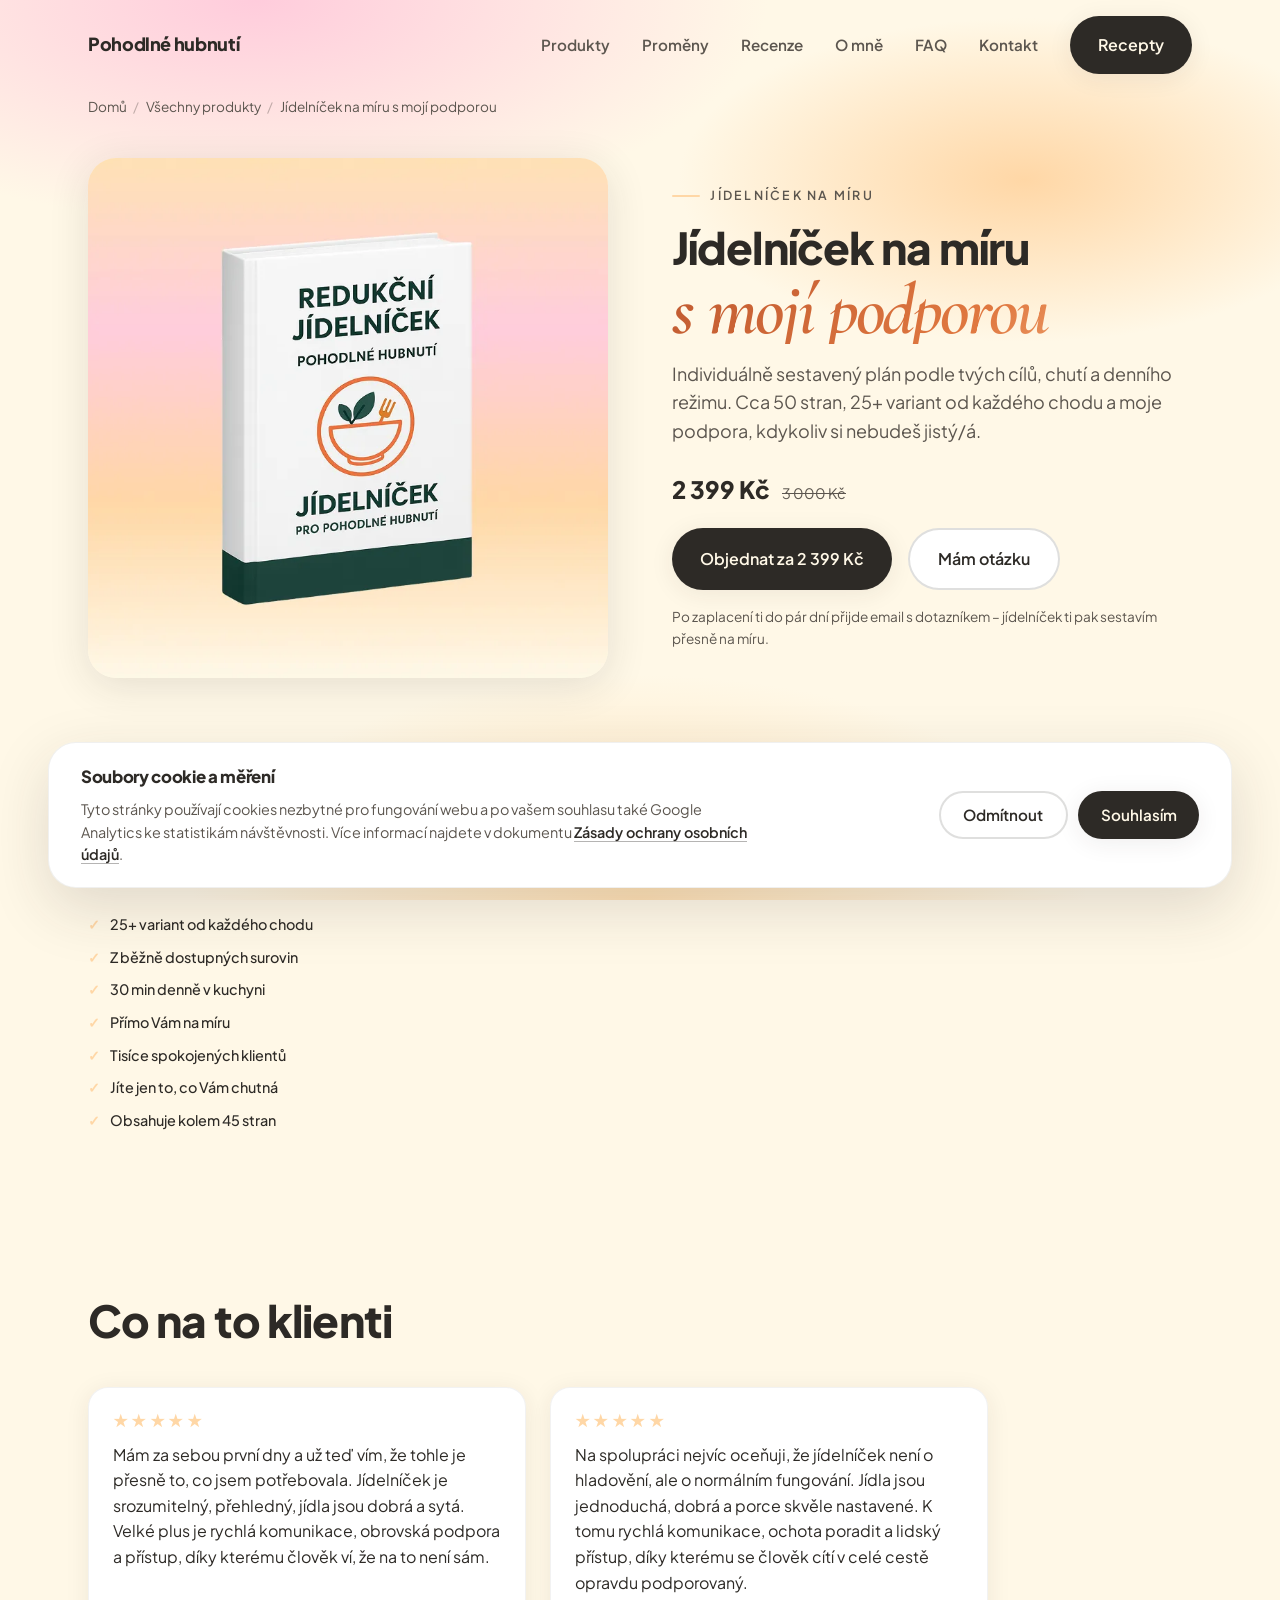
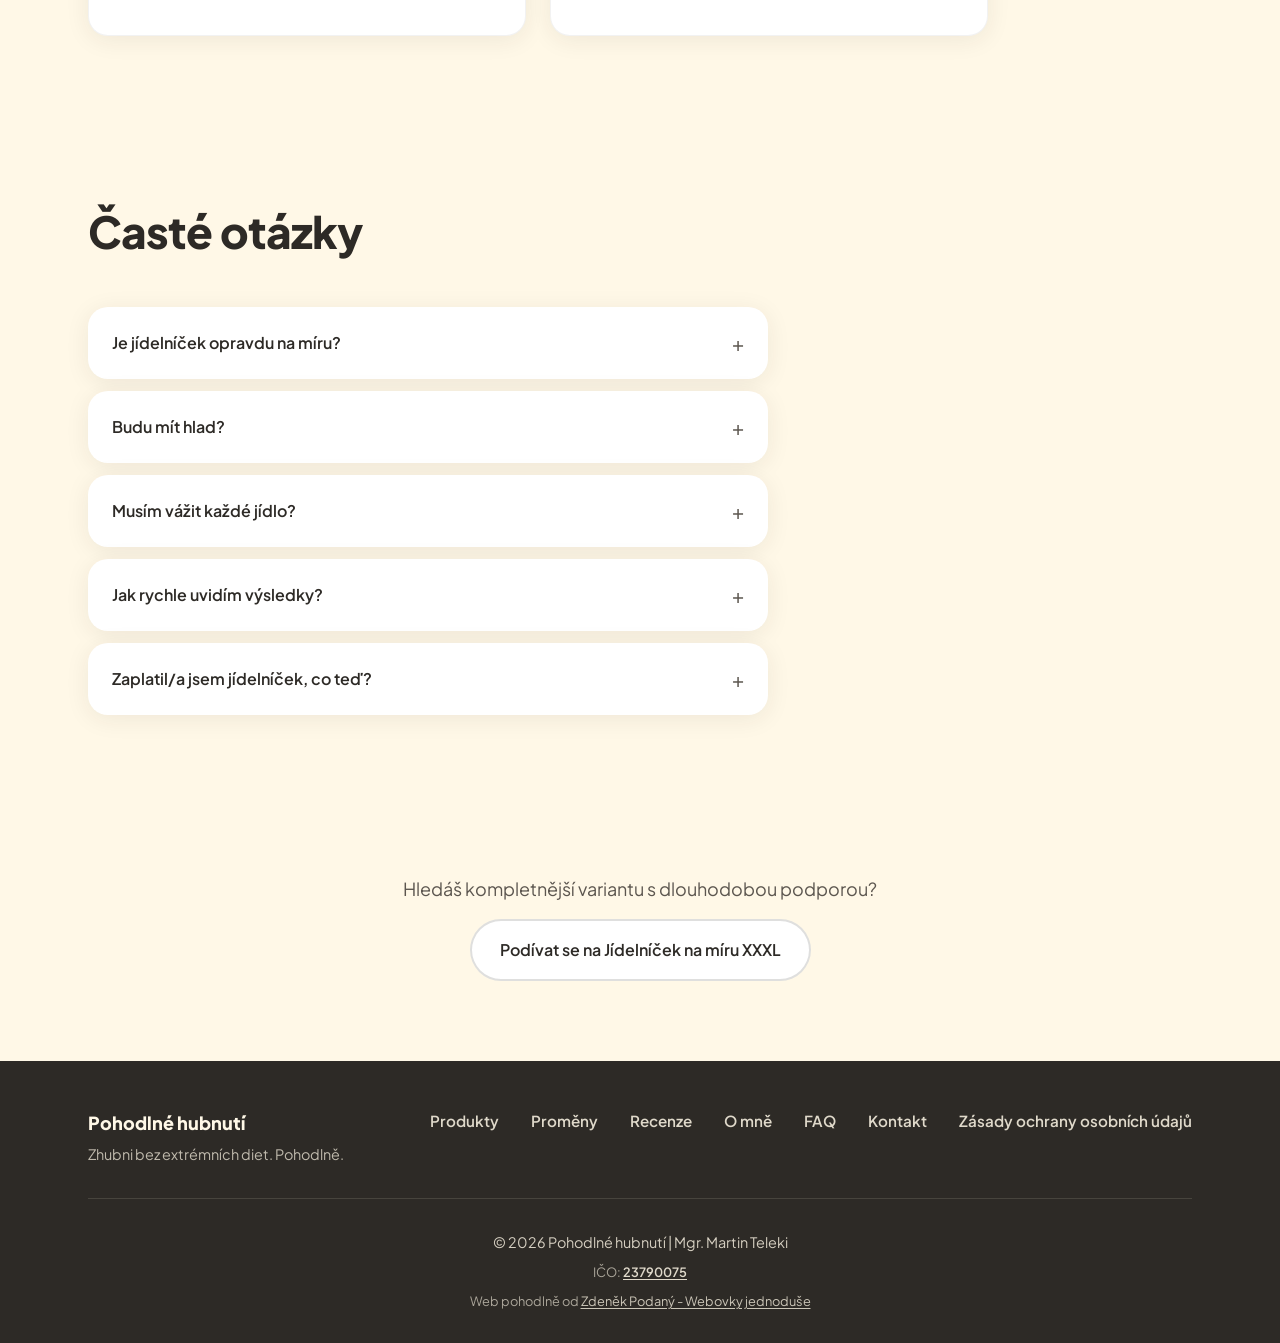
==== commit 6bda5781: "add recepty link" ====
--- a/jidelnicek-na-miru-s-podporou.html
+++ b/jidelnicek-na-miru-s-podporou.html
@@ -181,6 +181,7 @@
         <a href="index.html#o-mne" class="navbar-link">O mně</a>
         <a href="index.html#faq" class="navbar-link">FAQ</a>
         <a href="index.html#kontakt-formular" class="navbar-link">Kontakt</a>
+        <a href="https://recepty.pohodlnehubnuti.cz" target="_blank" rel="noopener" class="btn btn-primary navbar-cta">Recepty</a>
       </nav>
     </div>
   </header>
--- a/styles.css
+++ b/styles.css
@@ -173,6 +173,12 @@
   color: var(--color-dark);
 }
 
+.navbar-cta {
+  margin-top: 0.5rem;
+  padding: 0.85rem 1.75rem;
+  font-size: 1rem;
+}
+
 @media (min-width: 900px) {
   .navbar-inner {
     gap: 2rem;
@@ -186,6 +192,7 @@
   .navbar-nav {
     position: static;
     flex-direction: row;
+    align-items: center;
     background: transparent;
     padding: 0;
     box-shadow: none;
@@ -204,6 +211,12 @@
     border-bottom: none;
     text-align: left;
     width: auto;
+  }
+
+  .navbar-cta {
+    margin-top: 0;
+    padding: 0.65rem 1.5rem;
+    font-size: clamp(0.8rem, 2vw, 0.95rem);
   }
 }
 
